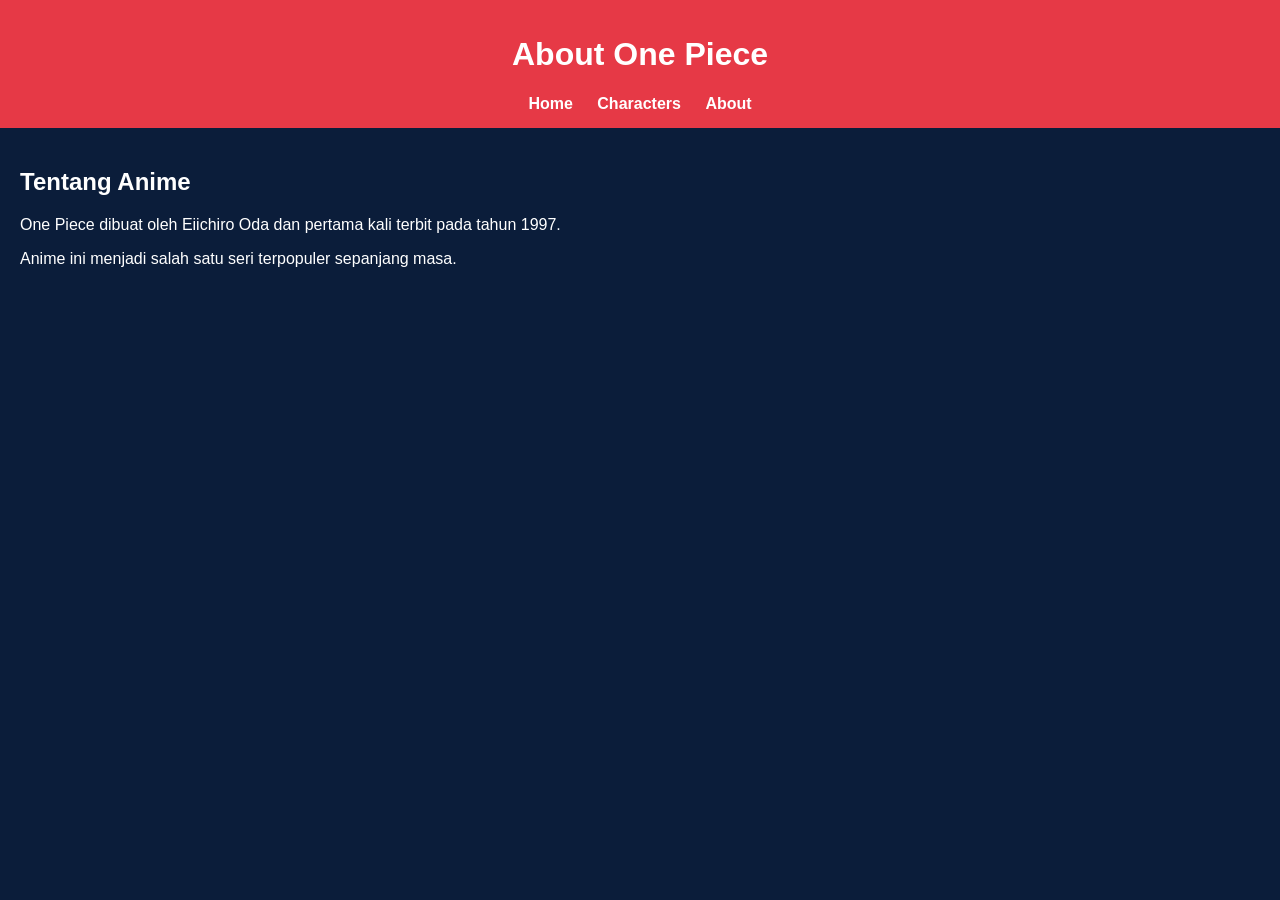
==== about.html @ 40f244af "tambah halaman" ====
<!DOCTYPE html>
<html lang="id">
<head>
  <meta charset="UTF-8">
  <title>About - One Piece</title>
  <style>
    body { font-family: Arial; margin:0; background:#0b1d3a; color:white; }
    header { background:#e63946; padding:15px; text-align:center; }
    nav a { margin:10px; color:white; text-decoration:none; font-weight:bold; }
    .container { padding:20px; }
  </style>
</head>
<body>
  <header>
    <h1>About One Piece</h1>
    <nav>
      <a href="index.html">Home</a>
      <a href="characters.html">Characters</a>
      <a href="about.html">About</a>
    </nav>
  </header>

  <div class="container">
    <h2>Tentang Anime</h2>
    <p>One Piece dibuat oleh Eiichiro Oda dan pertama kali terbit pada tahun 1997.</p>
    <p>Anime ini menjadi salah satu seri terpopuler sepanjang masa.</p>
  </div>
</body>
</html>
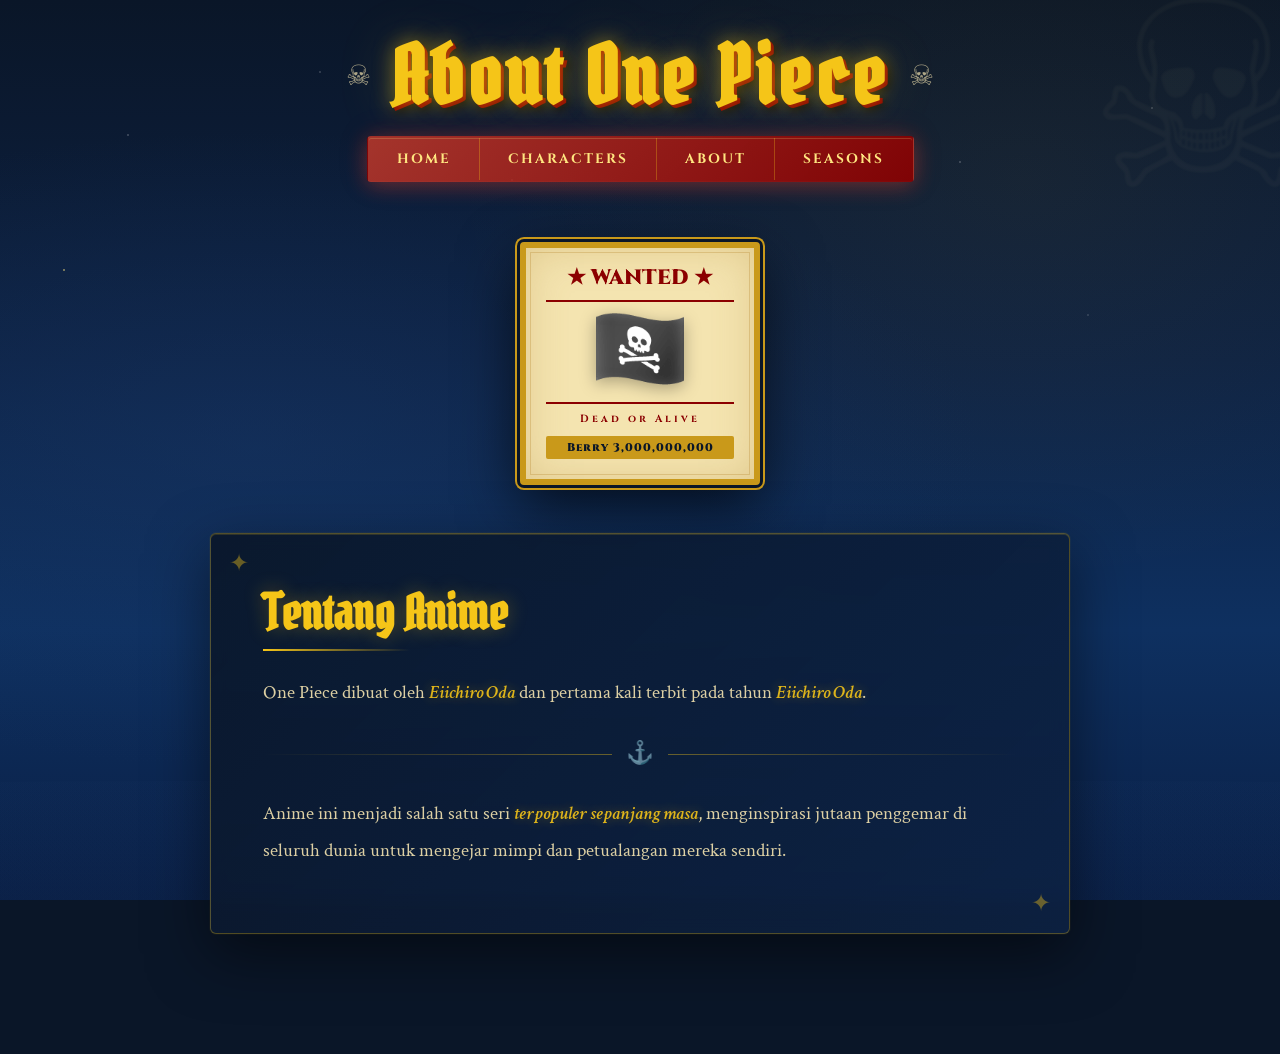
==== commit 60eb3896: "add: styling about.html" ====
--- a/about.html
+++ b/about.html
@@ -1,29 +1,63 @@
 <!DOCTYPE html>
 <html lang="id">
-<head>
-  <meta charset="UTF-8">
-  <title>About - One Piece</title>
-  <style>
-    body { font-family: Arial; margin:0; background:#0b1d3a; color:white; }
-    header { background:#e63946; padding:15px; text-align:center; }
-    nav a { margin:10px; color:white; text-decoration:none; font-weight:bold; }
-    .container { padding:20px; }
-  </style>
-</head>
-<body>
-  <header>
-    <h1>About One Piece</h1>
-    <nav>
-      <a href="index.html">Home</a>
-      <a href="characters.html">Characters</a>
-      <a href="about.html">About</a>
-    </nav>
-  </header>
+  <head>
+    <meta charset="UTF-8" />
+    <meta name="viewport" content="width=device-width, initial-scale=1.0" />
+    <title>About - One Piece</title>
+    <link rel="preconnect" href="https://fonts.googleapis.com" />
+    <link rel="preconnect" href="https://fonts.gstatic.com" crossorigin />
+    <link href="https://fonts.googleapis.com/css2?family=Pirata+One&family=Cinzel:wght@700;900&family=Crimson+Text:ital,wght@0,400;0,600;1,400;1,600&display=swap" rel="stylesheet" />
+    <link rel="stylesheet" href="./assets/styles/about.css" />
+    <title>About - One Piece</title>
+  </head>
+  <body>
+    <div class="ocean-bg">
+      <div class="wave wave1"></div>
+      <div class="wave wave2"></div>
+    </div>
 
-  <div class="container">
-    <h2>Tentang Anime</h2>
-    <p>One Piece dibuat oleh Eiichiro Oda dan pertama kali terbit pada tahun 1997.</p>
-    <p>Anime ini menjadi salah satu seri terpopuler sepanjang masa.</p>
-  </div>
-</body>
-</html>+    <div class="jolly-roger-deco">☠</div>
+
+    <header>
+      <div class="header-top">
+        <span class="skull-icon">☠</span>
+        <h1>About One Piece</h1>
+        <span class="skull-icon">☠</span>
+      </div>
+      <nav>
+        <table cellspacing="0" cellpadding="0">
+          <tr>
+            <td><a href="index.html">Home</a></td>
+            <td><a href="characters.html">Characters</a></td>
+            <td><a href="about.html">About</a></td>
+            <td><a href="seasons.html">Seasons</a></td>
+          </tr>
+        </table>
+      </nav>
+    </header>
+
+    <main>
+      <div class="wanted-poster">
+        <div class="wanted-top">★ WANTED ★</div>
+        <div class="luffy-silhouette">🏴‍☠️</div>
+        <div class="wanted-bottom">Dead or Alive</div>
+        <div class="bounty">Berry 3,000,000,000</div>
+      </div>
+      <div class="content-card">
+        <h2>Tentang Anime</h2>
+        <p>
+          One Piece dibuat oleh <span class="highlight">Eiichiro Oda</span> dan pertama kali terbit pada tahun
+          <span class="highlight">Eiichiro Oda</span>.
+        </p>
+        <div class="divider"><span>⚓</span></div>
+        <p>
+          Anime ini menjadi salah satu seri
+          <span class="highlight">terpopuler sepanjang masa</span>,
+          menginspirasi jutaan penggemar di seluruh dunia untuk mengejar mimpi
+          dan petualangan mereka sendiri.
+        </p>
+      </div>
+    </main>
+
+  </body>
+</html>
--- a/assets/styles/about.css
+++ b/assets/styles/about.css
@@ -0,0 +1,431 @@
+:root {
+  --navy:       #0a1628;
+  --deep-blue:  #0d2244;
+  --ocean:      #1a3a6b;
+  --gold:       #f5c518;
+  --gold-dark:  #c9991a;
+  --gold-light: #ffe680;
+  --red:        #c0392b;
+  --red-dark:   #8b0000;
+  --parchment:  #f4e4b0;
+  --parchment-dark: #d4b86a;
+  --cream:      #fdf5dc;
+  --white:      #ffffff;
+  --shadow:     rgba(0,0,0,0.6);
+}
+
+*, *::before, *::after {
+  box-sizing: border-box;
+  margin: 0;
+  padding: 0;
+}
+
+html { scroll-behavior: smooth; }
+
+body {
+  font-family: 'Crimson Text', Georgia, serif;
+  background-color: var(--navy);
+  color: var(--parchment);
+  min-height: 100vh;
+  overflow-x: hidden;
+  position: relative;
+}
+
+.ocean-bg {
+  position: fixed;
+  inset: 0;
+  z-index: 0;
+  background: linear-gradient(180deg, #0a1628 0%, #0d2244 40%, #0e3060 70%, #0a1f45 100%);
+  overflow: hidden;
+}
+
+.ocean-bg::before {
+  content: '';
+  position: absolute;
+  inset: 0;
+  background-image:
+    radial-gradient(ellipse at 20% 50%, rgba(26,58,107,0.4) 0%, transparent 50%),
+    radial-gradient(ellipse at 80% 20%, rgba(245,197,24,0.05) 0%, transparent 40%);
+}
+
+.ocean-bg::after {
+  content: '';
+  position: absolute;
+  inset: 0;
+  background-image:
+    radial-gradient(1px 1px at 10% 15%, rgba(255,255,255,0.6) 0%, transparent 100%),
+    radial-gradient(1px 1px at 25% 8%,  rgba(255,255,255,0.5) 0%, transparent 100%),
+    radial-gradient(1px 1px at 40% 20%, rgba(255,255,255,0.7) 0%, transparent 100%),
+    radial-gradient(1px 1px at 60% 5%,  rgba(255,255,255,0.4) 0%, transparent 100%),
+    radial-gradient(1px 1px at 75% 18%, rgba(255,255,255,0.6) 0%, transparent 100%),
+    radial-gradient(1px 1px at 90% 12%, rgba(255,255,255,0.5) 0%, transparent 100%),
+    radial-gradient(1.5px 1.5px at 5% 30%, rgba(255,230,128,0.8) 0%, transparent 100%),
+    radial-gradient(1px 1px at 85% 35%, rgba(255,255,255,0.4) 0%, transparent 100%);
+}
+
+.wave {
+  position: absolute;
+  bottom: 0;
+  left: -100%;
+  width: 300%;
+  height: 120px;
+  border-radius: 50% 50% 0 0 / 30px 30px 0 0;
+  opacity: 0.08;
+  animation: waveFlow 12s linear infinite;
+}
+
+.wave1 {
+  background: linear-gradient(90deg, transparent, var(--ocean), transparent);
+  animation-duration: 14s;
+}
+
+.wave2 {
+  background: linear-gradient(90deg, transparent, rgba(26,58,107,0.8), transparent);
+  animation-delay: -7s;
+  animation-duration: 10s;
+  opacity: 0.05;
+}
+
+@keyframes waveFlow {
+  0%   { transform: translateX(0) scaleY(1); }
+  50%  { transform: translateX(16%) scaleY(1.1); }
+  100% { transform: translateX(33%) scaleY(1); }
+}
+
+.jolly-roger-deco {
+  position: fixed;
+  top: -60px;
+  right: -40px;
+  font-size: 260px;
+  opacity: 0.03;
+  z-index: 0;
+  pointer-events: none;
+  animation: float 8s ease-in-out infinite;
+  filter: blur(1px);
+}
+
+@keyframes float {
+  0%, 100% { transform: translateY(0) rotate(-5deg); }
+  50%       { transform: translateY(20px) rotate(5deg); }
+}
+
+header {
+  position: relative;
+  z-index: 10;
+  padding: 32px 20px 0;
+  text-align: center;
+  animation: fadeInUp 0.8s ease both;
+}
+
+.header-top {
+  display: flex;
+  align-items: center;
+  justify-content: center;
+  gap: 20px;
+  margin-bottom: 16px;
+}
+
+.skull-icon {
+  font-size: 28px;
+  opacity: 0.7;
+  animation: skullPulse 3s ease-in-out infinite;
+}
+
+.skull-icon:last-child { animation-delay: -1.5s; }
+
+@keyframes skullPulse {
+  0%, 100% { opacity: 0.5; transform: scale(1); }
+  50%       { opacity: 0.9; transform: scale(1.1); }
+}
+
+header h1 {
+  font-family: 'Pirata One', cursive;
+  font-size: clamp(2.4rem, 7vw, 5rem);
+  color: var(--gold);
+  text-shadow:
+    0 0 20px rgba(245,197,24,0.5),
+    0 0 60px rgba(245,197,24,0.2),
+    3px 3px 0 var(--red-dark),
+    5px 5px 8px rgba(0,0,0,0.8);
+  letter-spacing: 4px;
+  line-height: 1.1;
+  animation: titleGlow 4s ease-in-out infinite;
+}
+
+@keyframes titleGlow {
+  0%, 100% {
+    text-shadow:
+      0 0 20px rgba(245,197,24,0.5),
+      0 0 60px rgba(245,197,24,0.2),
+      3px 3px 0 var(--red-dark),
+      5px 5px 8px rgba(0,0,0,0.8);
+  }
+  50% {
+    text-shadow:
+      0 0 30px rgba(245,197,24,0.8),
+      0 0 80px rgba(245,197,24,0.4),
+      3px 3px 0 var(--red-dark),
+      5px 5px 8px rgba(0,0,0,0.8);
+  }
+}
+
+nav {
+  margin-top: 16px;
+  display: flex;
+  justify-content: center;
+}
+
+nav table {
+  background: linear-gradient(135deg, rgba(192,57,43,0.85), rgba(139,0,0,0.9));
+  border: 2px solid var(--gold);
+  border-radius: 4px;
+  box-shadow:
+    0 4px 20px rgba(192,57,43,0.4),
+    inset 0 1px 0 rgba(255,230,128,0.2),
+    0 0 30px rgba(192,57,43,0.2);
+  overflow: hidden;
+  border-collapse: collapse;
+}
+
+nav table td {
+  padding: 0;
+  border-right: 1px solid rgba(245,197,24,0.3);
+}
+
+nav table td:last-child { border-right: none; }
+
+nav table td a {
+  display: block;
+  padding: 12px 28px;
+  font-family: 'Cinzel', serif;
+  font-size: 0.85rem;
+  font-weight: 700;
+  letter-spacing: 2px;
+  color: var(--gold-light);
+  text-decoration: none;
+  text-transform: uppercase;
+  transition: background 0.25s, color 0.25s, letter-spacing 0.25s;
+  position: relative;
+}
+
+nav table td a::after {
+  content: '';
+  position: absolute;
+  bottom: 0;
+  left: 50%;
+  transform: translateX(-50%) scaleX(0);
+  width: 80%;
+  height: 2px;
+  background: var(--gold);
+  transition: transform 0.3s;
+}
+
+nav table td a:hover {
+  background: rgba(245,197,24,0.15);
+  color: var(--gold);
+  letter-spacing: 3px;
+}
+
+nav table td a:hover::after {
+  transform: translateX(-50%) scaleX(1);
+}
+
+main {
+  position: relative;
+  z-index: 10;
+  max-width: 900px;
+  margin: 60px auto;
+  padding: 0 20px 60px;
+  display: flex;
+  flex-direction: column;
+  align-items: center;
+  gap: 48px;
+}
+
+.wanted-poster {
+  width: 240px;
+  background: var(--parchment);
+  border: 6px solid var(--gold-dark);
+  border-radius: 4px;
+  padding: 16px 20px 20px;
+  text-align: center;
+  box-shadow:
+    0 0 0 3px var(--navy),
+    0 0 0 5px var(--gold-dark),
+    0 20px 60px rgba(0,0,0,0.7),
+    inset 0 0 40px rgba(180,140,60,0.3);
+  transform: rotate(-2deg);
+  position: relative;
+  animation: posterFloat 6s ease-in-out infinite, fadeInUp 0.9s 0.2s ease both;
+}
+
+.wanted-poster::before {
+  content: '';
+  position: absolute;
+  inset: 4px;
+  border: 1px solid rgba(180,130,40,0.3);
+  pointer-events: none;
+}
+
+@keyframes posterFloat {
+  0%, 100% { transform: rotate(-2deg) translateY(0); }
+  50%       { transform: rotate(-1deg) translateY(-8px); }
+}
+
+.wanted-top {
+  font-family: 'Cinzel', serif;
+  font-size: 1.3rem;
+  font-weight: 900;
+  color: var(--red-dark);
+  text-transform: uppercase;
+  margin-bottom: 10px;
+  border-bottom: 2px solid var(--red-dark);
+  padding-bottom: 8px;
+}
+
+.luffy-silhouette {
+  font-size: 80px;
+  line-height: 1;
+  margin: 10px 0;
+  filter: drop-shadow(0 4px 8px rgba(0,0,0,0.3));
+}
+
+.wanted-bottom {
+  font-family: 'Cinzel', serif;
+  font-size: 0.65rem;
+  font-weight: 700;
+  color: var(--red-dark);
+  letter-spacing: 3px;
+  margin-top: 8px;
+  border-top: 2px solid var(--red-dark);
+  padding-top: 8px;
+}
+
+.bounty {
+  font-family: 'Cinzel', serif;
+  font-size: 0.7rem;
+  font-weight: 900;
+  color: var(--navy);
+  letter-spacing: 1px;
+  margin-top: 10px;
+  background: var(--gold-dark);
+  padding: 4px 8px;
+  border-radius: 2px;
+}
+
+/* ── Content Card ── */
+.content-card {
+  background: linear-gradient(135deg, rgba(10,22,40,0.9), rgba(13,34,68,0.85));
+  border: 1px solid rgba(245,197,24,0.3);
+  border-radius: 6px;
+  padding: 48px 52px;
+  width: 100%;
+  position: relative;
+  box-shadow:
+    0 20px 60px rgba(0,0,0,0.5),
+    inset 0 1px 0 rgba(245,197,24,0.15),
+    0 0 0 1px rgba(245,197,24,0.05);
+  backdrop-filter: blur(8px);
+  animation: fadeInUp 1s 0.4s ease both;
+}
+
+.content-card::before,
+.content-card::after {
+  content: '✦';
+  position: absolute;
+  font-size: 24px;
+  color: var(--gold);
+  opacity: 0.4;
+}
+
+.content-card::before { top: 14px; left: 18px; }
+.content-card::after  { bottom: 14px; right: 18px; }
+
+.content-card h2 {
+  font-family: 'Pirata One', cursive;
+  font-size: clamp(2rem, 5vw, 3rem);
+  color: var(--gold);
+  text-shadow: 0 0 20px rgba(245,197,24,0.3);
+  margin-bottom: 24px;
+  position: relative;
+  display: inline-block;
+}
+
+.content-card h2::after {
+  content: '';
+  display: block;
+  width: 60%;
+  height: 2px;
+  background: linear-gradient(90deg, var(--gold), transparent);
+  margin-top: 6px;
+}
+
+.content-card p {
+  font-size: 1.2rem;
+  line-height: 1.9;
+  color: var(--parchment);
+  margin-bottom: 16px;
+  opacity: 0.9;
+}
+
+.highlight {
+  color: var(--gold);
+  font-style: italic;
+  font-weight: 600;
+  text-shadow: 0 0 12px rgba(245,197,24,0.4);
+}
+
+.divider {
+  text-align: center;
+  margin: 28px 0;
+  position: relative;
+}
+
+.divider::before,
+.divider::after {
+  content: '';
+  position: absolute;
+  top: 50%;
+  width: calc(50% - 28px);
+  height: 1px;
+  background: linear-gradient(90deg, transparent, rgba(245,197,24,0.4));
+}
+
+.divider::before { left: 0; }
+.divider::after  { right: 0; background: linear-gradient(270deg, transparent, rgba(245,197,24,0.4)); }
+
+.divider span {
+  font-size: 1.4rem;
+  position: relative;
+  z-index: 1;
+  color: var(--gold);
+  opacity: 0.7;
+}
+
+.quote {
+  font-style: italic !important;
+  font-size: 1.1rem !important;
+  color: var(--gold-light) !important;
+  opacity: 0.85 !important;
+  border-left: 3px solid var(--red);
+  padding-left: 20px;
+  margin-top: 8px !important;
+  text-shadow: 0 0 8px rgba(245,197,24,0.2);
+}
+
+@keyframes fadeInUp {
+  from { opacity: 0; transform: translateY(30px); }
+  to   { opacity: 1; transform: translateY(0); }
+}
+
+@media (max-width: 600px) {
+  nav table td a {
+    padding: 10px 14px;
+    font-size: 0.75rem;
+    letter-spacing: 1px;
+  }
+
+  .content-card { padding: 32px 24px; }
+  .wanted-poster { width: 200px; }
+  .luffy-silhouette { font-size: 60px; }
+}
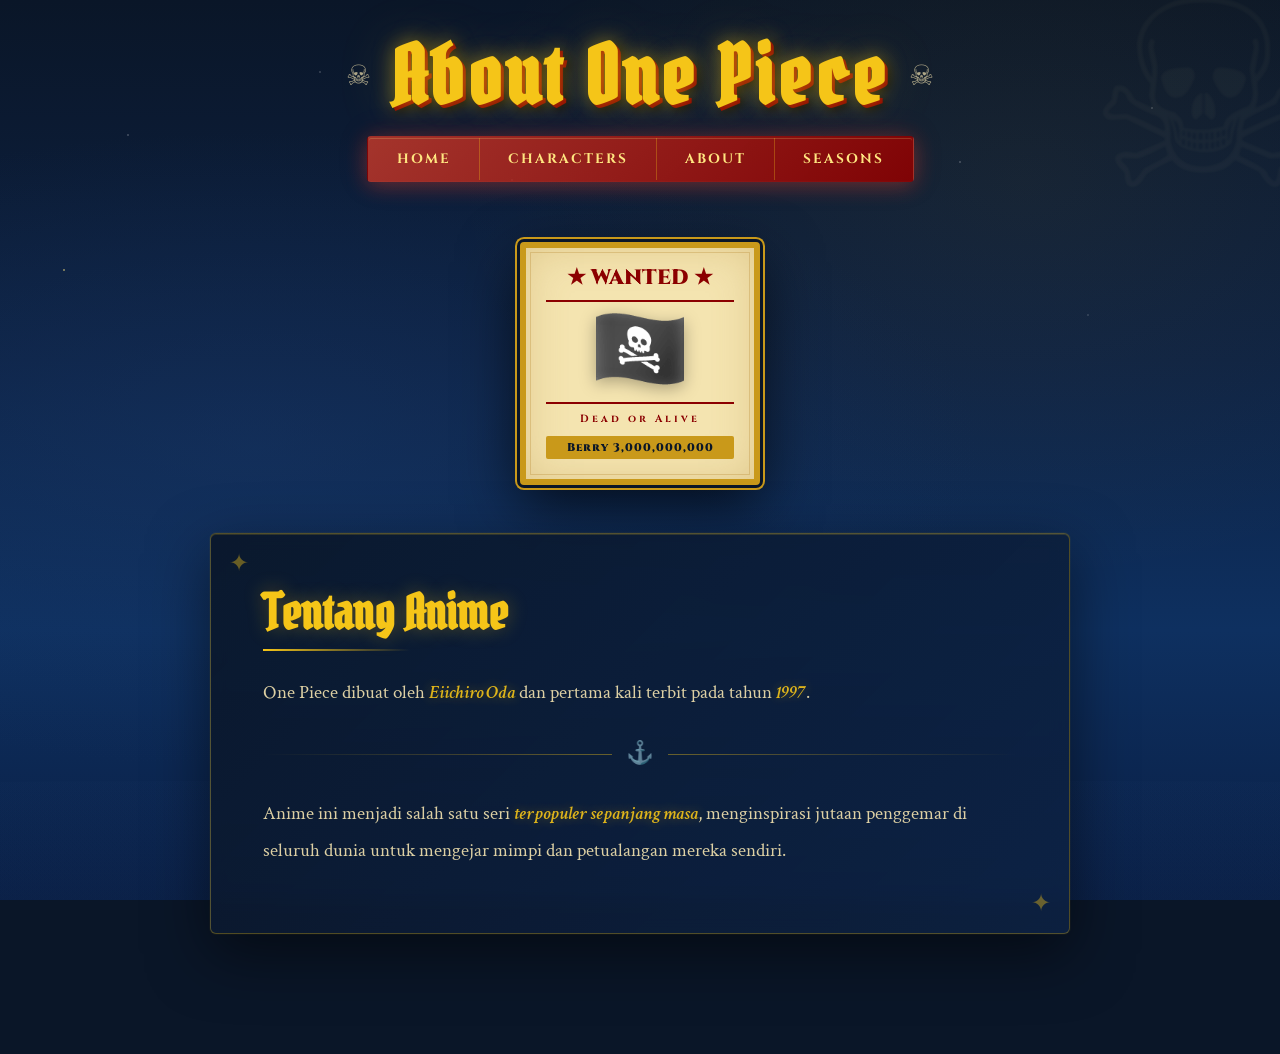
==== commit bc3121b7: "add: styling seasons.html" ====
--- a/about.html
+++ b/about.html
@@ -47,7 +47,7 @@
         <h2>Tentang Anime</h2>
         <p>
           One Piece dibuat oleh <span class="highlight">Eiichiro Oda</span> dan pertama kali terbit pada tahun
-          <span class="highlight">Eiichiro Oda</span>.
+          <span class="highlight">1997</span>.
         </p>
         <div class="divider"><span>⚓</span></div>
         <p>
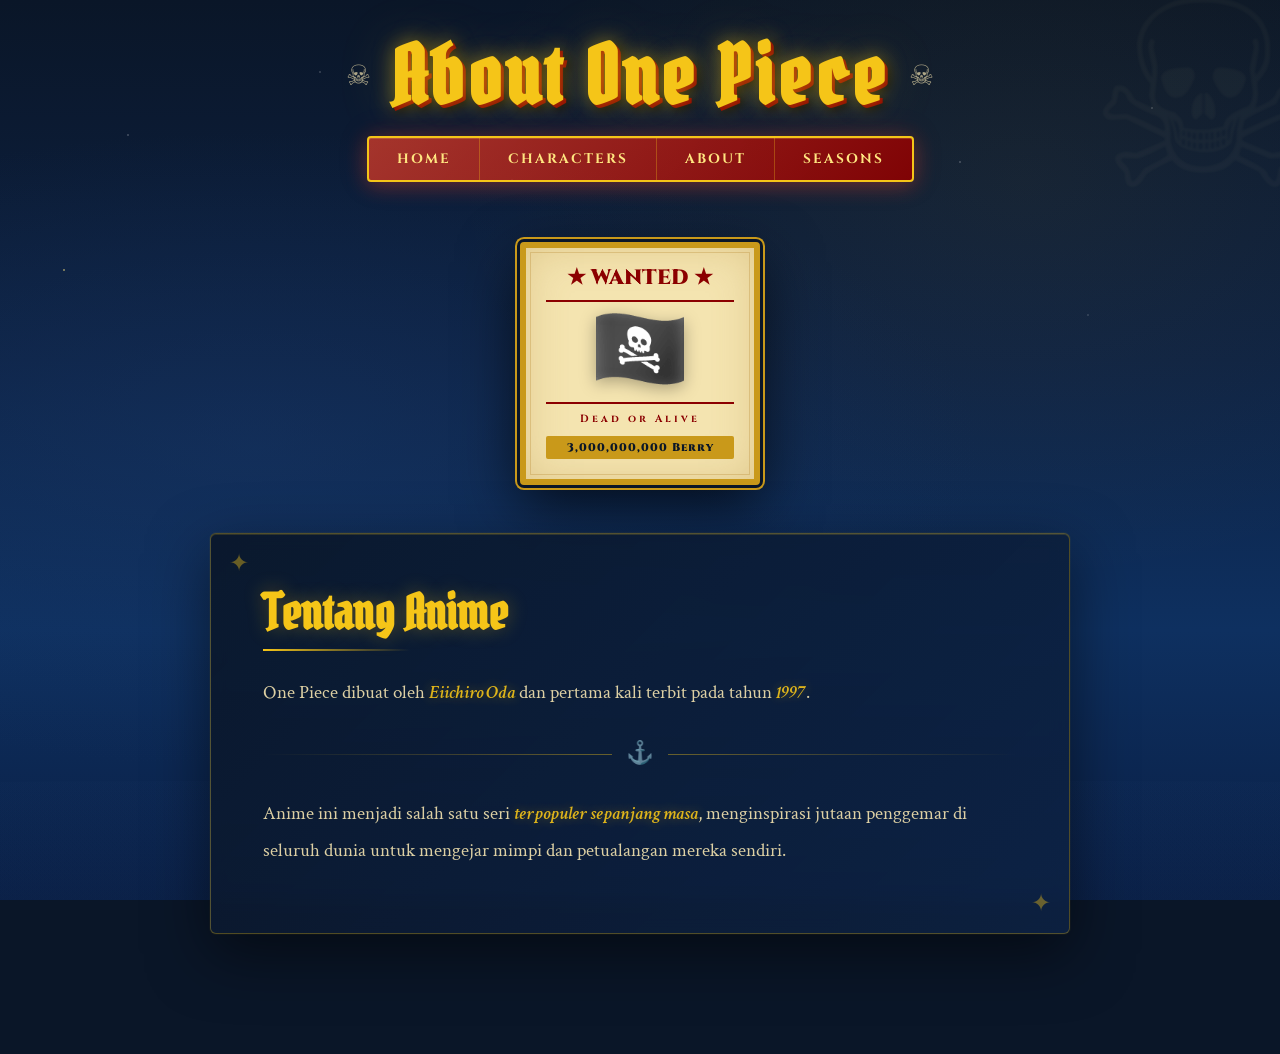
==== commit 691abf88: "add: styling form add data" ====
--- a/about.html
+++ b/about.html
@@ -25,7 +25,7 @@
         <span class="skull-icon">☠</span>
       </div>
       <nav>
-        <table cellspacing="0" cellpadding="0">
+        <table cellspacing="0" cellpadding="10">
           <tr>
             <td><a href="index.html">Home</a></td>
             <td><a href="characters.html">Characters</a></td>
@@ -41,7 +41,7 @@
         <div class="wanted-top">★ WANTED ★</div>
         <div class="luffy-silhouette">🏴‍☠️</div>
         <div class="wanted-bottom">Dead or Alive</div>
-        <div class="bounty">Berry 3,000,000,000</div>
+        <div class="bounty">3,000,000,000 Berry</div>
       </div>
       <div class="content-card">
         <h2>Tentang Anime</h2>
--- a/assets/styles/about.css
+++ b/assets/styles/about.css
@@ -184,7 +184,6 @@
     inset 0 1px 0 rgba(255,230,128,0.2),
     0 0 30px rgba(192,57,43,0.2);
   overflow: hidden;
-  border-collapse: collapse;
 }
 
 nav table td {
